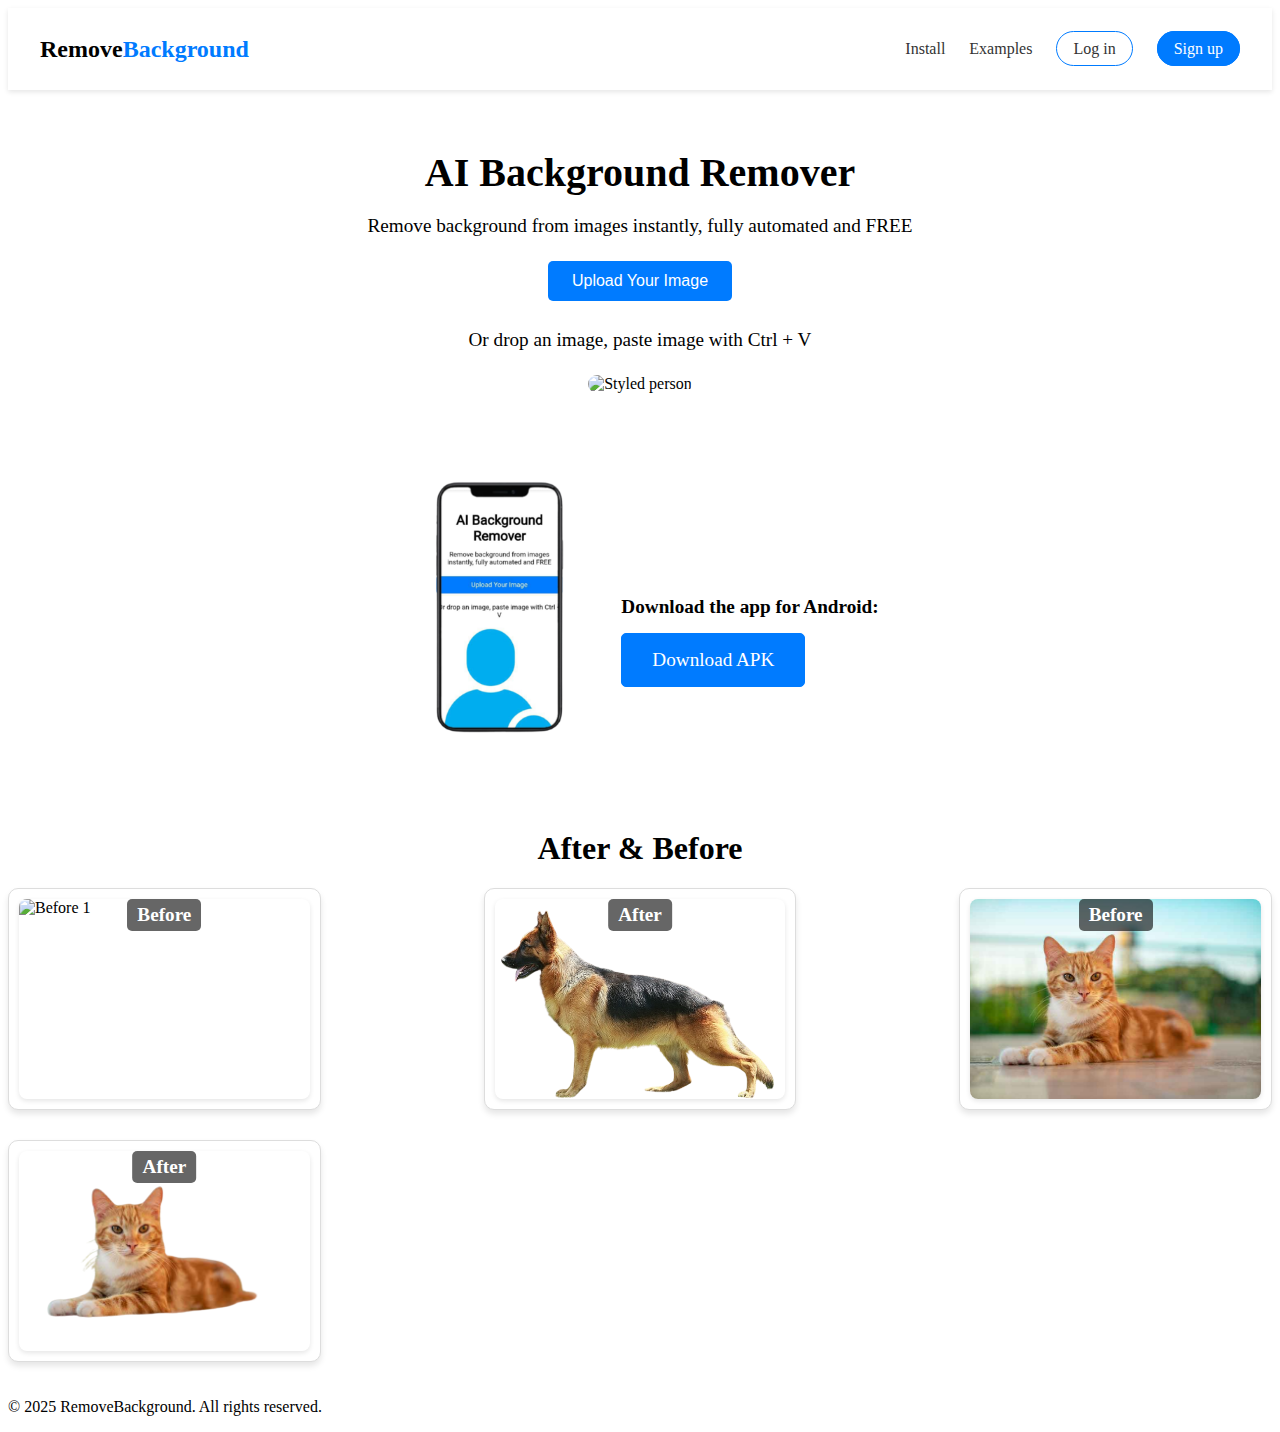
==== index.html @ 7809f32a "Add files via upload" ====
<!DOCTYPE html>
<html lang="en">
<head>
    <meta charset="UTF-8">
    <meta name="viewport" content="width=device-width, initial-scale=1.0">
    <title>Remove Background</title>
    <link rel="stylesheet" href="styles.css">
    <link rel="icon" href="https://cdn-icons-png.flaticon.com/512/6210/6210176.png">
</head>
<body>
    <header class="navbar">
        <div class="logo">Remove<span>Background</span></div>
        <nav>
            <ul class="nav-links">
                <li><a href="#Install">Install</a></li>
                <li><a href="#Examples">Examples</a></li>
                <li><a href="signin.html" class="btn">Log in</a></li>
                <li><a href="signup.html" class="btn primary">Sign up</a></li>
            </ul>
        </nav>
    </header>

    <main class="hero">
        <div class="content">
            <h1>AI Background Remover</h1>
            <p>Remove background from images instantly, fully automated and <span class="highlight">FREE</span></p>
            <div class="upload">
                <button class="upload-btn">Upload Your Image</button>
                <p>Or drop an image, paste image with <span>Ctrl + V</span></p>
            </div>
        </div>
        <div class="image">
            <img src="https://cdn-icons-png.flaticon.com/512/6210/6210176.png" alt="Styled person">
        </div>
    </main>
    <div id="Install" class="download-section">
        <div class="download-container">
            <div class="download-image">
                <img src="processed-image (7).png" alt="App Image" />
            </div>
            <div class="download-info">
                <p>Download the app for Android:</p>
                <a href="https://pvtcdn.swing2app.com/public/APK/13790081/Remove+Backgrounds-0_4_debug.apk?Expires=1738032556&Signature=[base64]&Key-Pair-Id=K314PNH6Q0U70D" class="btn primary download-btn">Download APK</a>
            </div>
        </div>
    </div>
    

    <h1 id="Examples">After & Before</h1>
    <div class="image-wrapper">
        <div class="image-box">
            <div class="label">Before</div>
            <img src="https://upload.wikimedia.org/wikipedia/commons/thumb/e/eb/Pastor_aleman_a.jpg/640px-Pastor_aleman_a.jpg" alt="Before 1">
        </div>
        <div class="image-box">
            <div class="label">After</div>
            <img src="processed-image (5).png" alt="After 1">
        </div>
        <div class="image-box">
            <div class="label">Before</div>
            <img src="cat-facts.jpg" alt="Before 2">
        </div>
        <div class="image-box">
            <div class="label">After</div>
            <img src="processed-image (6).png" alt="After 2">
        </div>
    </div>

    <footer>
        <p>&copy; 2025 RemoveBackground. All rights reserved.</p>
    </footer>

    <script src="script.js"></script>
</body>
</html>
---- styles.css ----
.image-wrapper {
    display: flex;
    justify-content: space-between;
    align-items: center;
    gap: 10px; /* Smaller gap between images */
    margin-top: 10px;
    margin-bottom: 10px;
    flex-wrap: wrap; /* Allow wrapping for responsiveness */
}

/* Image Box */
.image-box {
    width: 23%; /* Adjust width to fit four images in a row */
    height: 200px; /* Fixed height for square shape */
    border: 1px solid #ddd;
    padding: 10px;
    border-radius: 10px;
    background-color: #fff;
    box-shadow: 0 4px 6px rgba(0, 0, 0, 0.1);
    transition: transform 0.3s ease, box-shadow 0.3s ease;
    margin-bottom: 20px; /* Space between images in case of wrapping */
    display: flex;
    justify-content: center;
    align-items: center;
    overflow: hidden; /* Ensure images don't overflow the box */
    position: relative; /* Allows positioning of the label above the image */
}

/* Hover Effect */
.image-box:hover {
    transform: scale(1.05);
    box-shadow: 0 6px 12px rgba(0, 0, 0, 0.1);
}

/* Image Styling */
.image-box img {
    width: 100%; /* Make the image take up 100% of the box's width */
    height: 100%; /* Make the image fill the box's height */
    object-fit: cover; /* Ensure the image fills the box without distortion */
    border-radius: 8px; /* Rounded corners for the image */
    box-shadow: 0 2px 5px rgba(0, 0, 0, 0.1); /* Add shadow to the image */
}

/* Label for Before/After */
.label {
    position: absolute;
    top: 10px; /* Distance from the top of the box */
    left: 50%;
    transform: translateX(-50%);
    font-size: 1.2rem;
    font-weight: bold;
    color: #fff;
    background-color: rgba(0, 0, 0, 0.6); /* Semi-transparent background */
    padding: 5px 10px;
    border-radius: 5px;
}

/* Hero Section */
.hero {
    display: flex;
    flex-direction: column;
    align-items: center;
    justify-content: center;
    padding: 2rem;
    text-align: center;
}

.content {
    max-width: 600px;
}

.content h1 {
    font-size: 2.5rem;
    margin-bottom: 1rem;
}

.content p {
    font-size: 1.2rem;
    margin-bottom: 1.5rem;
}

.upload {
    display: flex;
    flex-direction: column;
    gap: 0.5rem;
    align-items: center;
}

.upload-btn {
    padding: 0.7rem 1.5rem;
    border: none;
    border-radius: 5px;
    background-color: #007bff;
    color: #fff;
    cursor: pointer;
    font-size: 1rem;
    transition: background-color 0.3s ease;
}

.upload-btn:hover {
    background-color: #0056b3;
}

.image img {
    max-width: 100%;
    height: auto;
    border-radius: 10px;
}

.buttons {
    margin-top: 10px;
    display: flex;
    justify-content: center;
    gap: 10px;
}

button {
    padding: 10px 15px;
    border: none;
    border-radius: 5px;
    cursor: pointer;
    font-size: 14px;
    transition: background 0.3s ease;
}

.download-btn {
    background-color: #4CAF50;
    color: white;
}

.download-btn:hover {
    background-color: #45a049;
}

.close-btn {
    background-color: #f44336;
    color: white;
}

.close-btn:hover {
    background-color: #d32f2f;
}

/* Navbar */
.navbar {
    display: flex;
    justify-content: space-between;
    align-items: center;
    padding: 1rem 2rem;
    background-color: #fff;
    box-shadow: 0 2px 5px rgba(0, 0, 0, 0.1);
}

.logo {
    font-size: 1.5rem;
    font-weight: bold;
}

.logo span {
    color: #007bff;
}

.nav-links {
    list-style: none;
    display: flex;
    gap: 1.5rem;
}

.nav-links a {
    text-decoration: none;
    color: #333;
    transition: color 0.3s ease;
}

.nav-links a:hover {
    color: #007bff;
}

.btn {
    padding: 0.5rem 1rem;
    border: 1px solid #007bff;
    border-radius: 25px;
    background: none;
    color: #007bff;
    cursor: pointer;
    transition: background-color 0.3s ease;
}

.btn:hover {
    background-color: #007bff;
    color: #fff;
}

.btn.primary {
    background-color: #007bff;
    color: #fff;
}

.btn.primary:hover {
    background-color: #0056b3;
}


h1{
    text-align: center;
}
/* Download Section */
.download-section {
    text-align: center;
    margin-top: 30px;
}

/* Container for the download image and button */
.download-container {
    display: flex;
    justify-content: center;
    align-items: center;
    gap: 20px; /* Space between the image and the button */
    flex-wrap: wrap; /* Allow wrapping for responsiveness */
}

/* Image Container */
.download-image img {
    width: 200px; /* Set the width of the app image */
    height: 350px; /* Set the height of the app image */
    object-fit: cover; /* Ensure the image maintains its aspect ratio */
    border-radius: 15px; /* Rounded corners for the image */
}

/* Information Section */
.download-info {
    max-width: 300px; /* Limit the width of the text section */
    text-align: left;
}

.download-info p {
    font-size: 1.2rem;
    margin-bottom: 15px;
    font-weight: bold;
}

.download-btn {
    background-color: #4CAF50;
    color: white;
    padding: 15px 30px;
    border-radius: 5px;
    text-decoration: none;
    font-size: 1.2rem;
    display: inline-block;
    transition: background 0.3s ease;
}

.download-btn:hover {
    background-color: #45a049;
}
html {
    scroll-behavior: smooth;
}

/* Responsive Design */
@media only screen and (max-width: 768px) {
    .image-box {
        width: 48%;
        height: 150px;
    }

    .navbar {
        flex-direction: column;
        gap: 10px;
    }
}

@media only screen and (max-width: 480px) {
    .image-box {
        width: 100%;
    }

    .hero h1 {
        font-size: 2rem;
    }

    .hero p {
        font-size: 1rem;
    }

    .buttons {
        flex-direction: column;
    }

    button {
        width: 100%;
    }
}
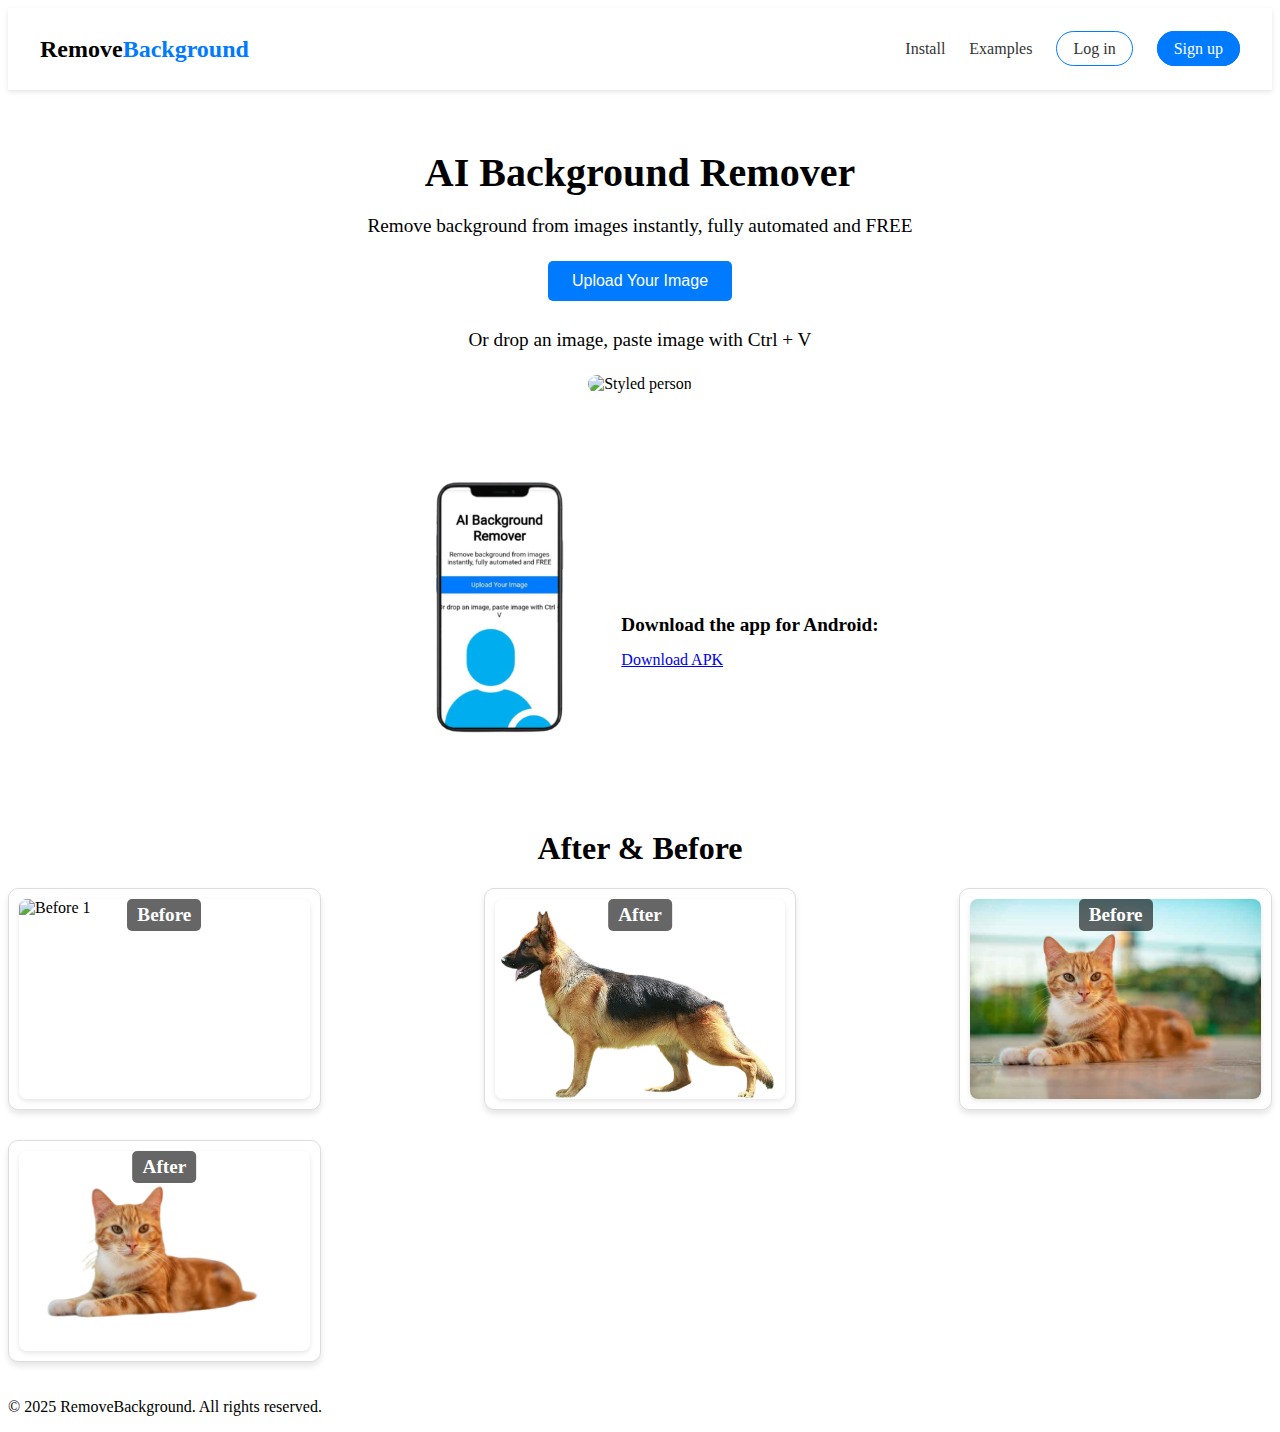
==== commit 310a1382: "Update index.html" ====
--- a/index.html
+++ b/index.html
@@ -40,7 +40,7 @@
             </div>
             <div class="download-info">
                 <p>Download the app for Android:</p>
-                <a href="https://pvtcdn.swing2app.com/public/APK/13790081/Remove+Backgrounds-0_4_debug.apk?Expires=1738032556&Signature=[base64]&Key-Pair-Id=K314PNH6Q0U70D" class="btn primary download-btn">Download APK</a>
+                <a href="https://pvtcdn.swing2app.com/public/APK/13790399/Remove+Background-0_2_debug.apk?Expires=1738037385&Signature=Fs67kJTM4drwel6R-XnIli4og9pJ-7T4hhavFHCAg55RiXWmbNFhCP9gsxP6jOseRJBPb1cPSno0K-EMmRPnOJq80V609Ci~tXEBKFCQxStOAK54MDTp666zMCTEOpwhkhfZ55Au~661sgB9M9DczoFHCQyocp03PktSSJkmyX72EBdLnaz04VrH5OtQAtzDxwqHi6urJONvq8BksjPRWHzHh1nwlySTaEUarQl9M~Vxfiid7vgRCStDfHq1NTteuhdxJpCo02N~uNOantqxGHmzAeD7~AijWpOMpXaB8A~n1ezrNM~1UPCAgv2CKgIQap7laYAD34X6Uz-NPxN4yQ__&Key-Pair-Id=K314PNH6Q0U70D">Download APK</a>
             </div>
         </div>
     </div>
